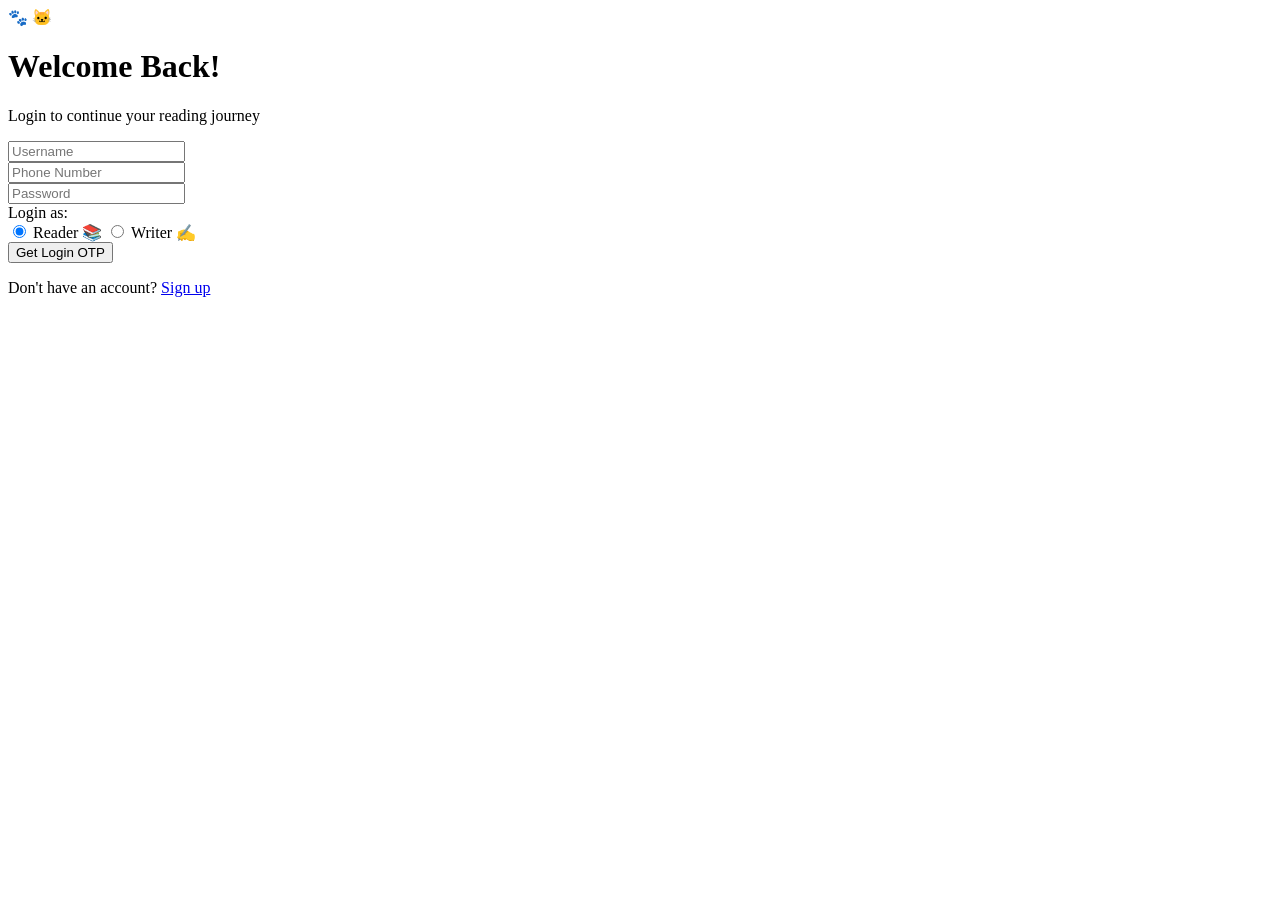
==== login.html @ 8f56935c "Add files via upload" ====
<!DOCTYPE html>
<html lang="en">
<head>
    <meta charset="UTF-8">
    <meta name="viewport" content="width=device-width, initial-scale=1.0">
    <title>Meow Reads - Login</title>
    
    <link rel="preconnect" href="https://fonts.googleapis.com">
    <link rel="preconnect" href="https://fonts.gstatic.com" crossorigin>
    <link href="https://fonts.googleapis.com/css2?family=Comfortaa:wght@600;700&family=Poppins:wght@400;500;600;700&display=swap" rel="stylesheet">
    
    <link rel="stylesheet" href="css/styles.css">
</head>
<body>

    <main class="welcome-container">
        <div class="welcome-cat">🐾 🐱</div>
        <h1 class="welcome-title">Welcome Back!</h1>
        <p class="welcome-subtitle">Login to continue your reading journey</p>

        <form id="loginForm" class="auth-form">
            <div class="form-group">
                <input type="text" id="loginUsername" placeholder="Username" required>
            </div>

            <div class="form-group">
                <input type="tel" id="loginPhone" placeholder="Phone Number" required>
            </div>

            <div class="form-group">
                <input type="password" id="loginPassword" placeholder="Password" required>
            </div>

            <!-- Role Preference -->
            <div class="role-selector">
                <label class="role-label">Login as:</label>
                <div class="role-options">
                    <label class="role-chip">
                        <input type="radio" name="loginRole" value="user" checked>
                        <span>Reader 📚</span>
                    </label>
                    <label class="role-chip">
                        <input type="radio" name="loginRole" value="writer">
                        <span>Writer ✍️</span>
                    </label>
                </div>
            </div>

            <button type="submit" class="btn primary-btn mt-16">Get Login OTP</button>
        </form>

        <p class="auth-switch">Don't have an account? <a href="register.html">Sign up</a></p>
    </main>

    <script src="js/login.js"></script>
</body>
</html>
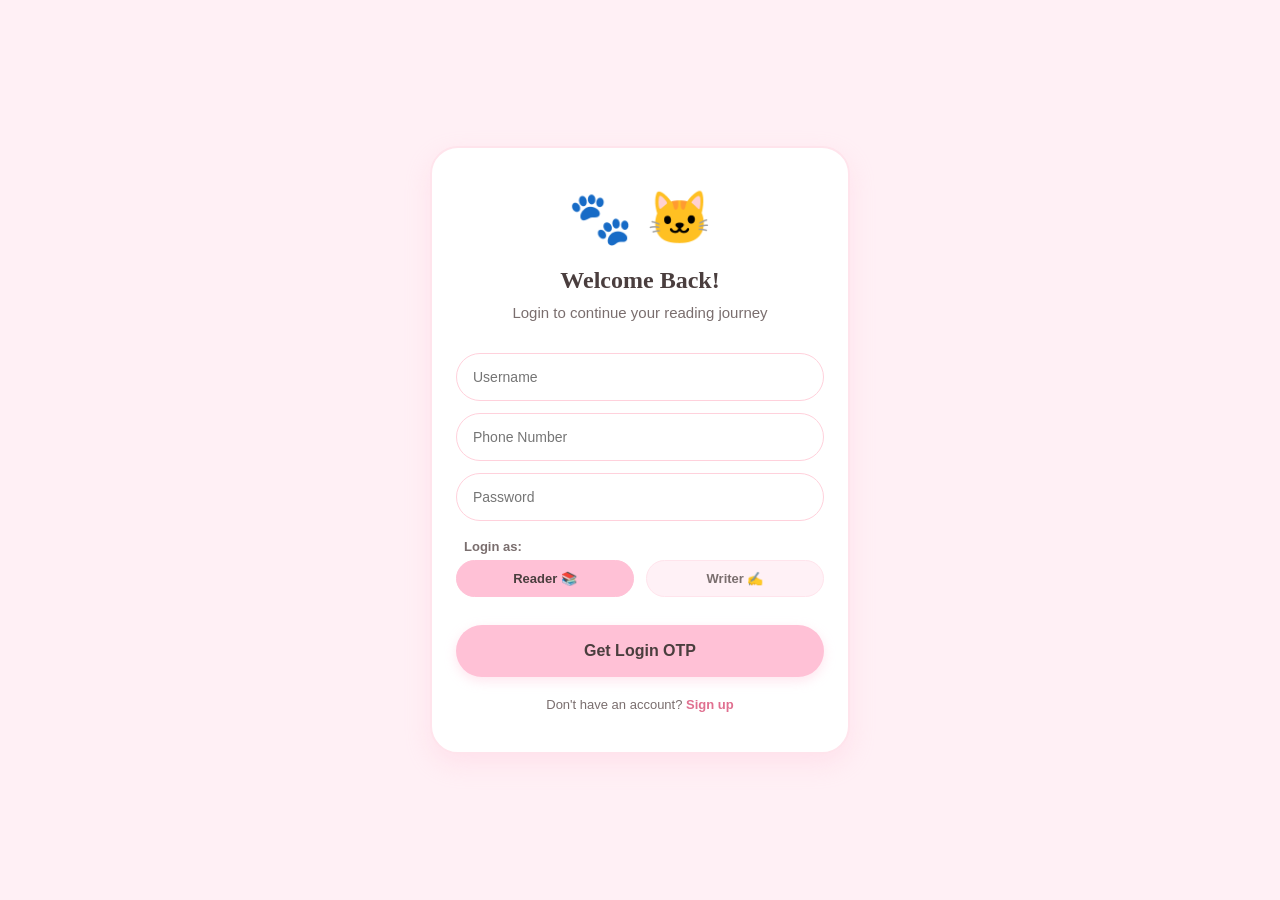
==== commit d34a2750: "Add files via upload" ====
--- a/login.html
+++ b/login.html
@@ -9,9 +9,9 @@
     <link rel="preconnect" href="https://fonts.gstatic.com" crossorigin>
     <link href="https://fonts.googleapis.com/css2?family=Comfortaa:wght@600;700&family=Poppins:wght@400;500;600;700&display=swap" rel="stylesheet">
     
-    <link rel="stylesheet" href="css/styles.css">
+    <link rel="stylesheet" href="styles.css">
 </head>
-<body>
+<body class="welcome-body">
 
     <main class="welcome-container">
         <div class="welcome-cat">🐾 🐱</div>
@@ -51,7 +51,45 @@
 
         <p class="auth-switch">Don't have an account? <a href="register.html">Sign up</a></p>
     </main>
+    <script>
+        // Step 1: Send OTP request
+async function handleSendOTP() {
+    const phoneInput = document.getElementById('loginPhone').value;
 
-    <script src="js/login.js"></script>
+    const response = await fetch('/api/send-otp', {
+        method: 'POST',
+        headers: { 'Content-Type': 'application/json' },
+        body: JSON.stringify({ phone_number: phoneInput })
+    });
+
+    const result = await response.json();
+    if (response.ok) {
+        alert(`OTP sent! Debug Code: ${result.debug_otp}`);
+    } else {
+        alert(result.error || 'Failed to send OTP');
+    }
+}
+
+// Step 2: Verify entered OTP
+async function handleVerifyOTP() {
+    const phoneInput = document.getElementById('loginPhone').value;
+    const otpInput = document.getElementById('otp-input') ? document.getElementById('otp-input').value : '';
+
+    const response = await fetch('/api/verify-otp', {
+        method: 'POST',
+        headers: { 'Content-Type': 'application/json' },
+        body: JSON.stringify({ phone_number: phoneInput, otp: otpInput })
+    });
+
+    const result = await response.json();
+    if (result.success) {
+        alert('OTP Verified! Logging in...');
+        // Proceed to redirect or show dashboard
+    } else {
+        alert('Invalid OTP code. Try again.');
+    }
+}
+    </script>
+    <script src="login.js"></script>
 </body>
 </html>
--- a/styles.css
+++ b/styles.css
@@ -0,0 +1,686 @@
+/* Color Palette: #FFC1D6, #FFE4EC, #FFF1F6, #FFF6E5, #7A6E6E */
+:root {
+    --primary-pink: #FFC1D6;
+    --secondary-pink: #FFE4EC;
+    --bg-cream: #FFF1F6;
+    --card-beige: #FFF6E5;
+    --text-charcoal: #7A6E6E;
+    --text-dark: #4A3E3E;
+    --white: #FFFFFF;
+}
+
+* {
+    box-sizing: border-box;
+    margin: 0;
+    padding: 0;
+    font-family: 'Poppins', sans-serif;
+}
+
+body {
+    background-color: var(--bg-cream);
+    color: var(--text-charcoal);
+    display: flex;
+    justify-content: center;
+    align-items: center;
+    min-height: 100vh;
+    padding: 20px;
+}
+
+/* Landing Container */
+.welcome-container {
+    background: var(--white);
+    border-radius: 28px;
+    padding: 40px 24px;
+    width: 100%;
+    max-width: 420px;
+    text-align: center;
+    box-shadow: 0 10px 25px rgba(255, 193, 214, 0.3);
+    border: 2px solid var(--secondary-pink);
+}
+
+.welcome-cat {
+    font-size: 52px;
+    margin-bottom: 16px;
+}
+
+.welcome-title {
+    font-family: 'Comfortaa', cursive;
+    font-size: 24px;
+    color: var(--text-dark);
+    font-weight: 700;
+    margin-bottom: 8px;
+    line-height: 1.3;
+}
+
+.welcome-subtitle {
+    font-size: 15px;
+    color: var(--text-charcoal);
+    margin-bottom: 32px;
+}
+
+/* Button Group */
+.button-group {
+    display: flex;
+    flex-direction: column;
+    gap: 16px;
+}
+
+.btn {
+    width: 100%;
+    height: 52px;
+    border-radius: 26px;
+    font-size: 16px;
+    font-weight: 600;
+    cursor: pointer;
+    transition: all 0.2s ease-in-out;
+}
+
+.primary-btn {
+    background-color: var(--primary-pink);
+    color: var(--text-dark);
+    border: none;
+    box-shadow: 0 4px 12px rgba(255, 193, 214, 0.4);
+}
+
+.primary-btn:hover {
+    background-color: #ffadb;
+    transform: translateY(-2px);
+}
+
+.outlined-btn {
+    background-color: transparent;
+    color: var(--text-dark);
+    border: 2px solid var(--primary-pink);
+}
+
+.outlined-btn:hover {
+    background-color: var(--secondary-pink);
+    transform: translateY(-2px);
+}
+
+/* Auth Forms & Inputs */
+.auth-form {
+    display: flex;
+    flex-direction: column;
+    gap: 12px;
+    margin-bottom: 20px;
+}
+
+.form-group input {
+    width: 100%;
+    height: 48px;
+    padding: 0 16px;
+    border-radius: 24px;
+    border: 1.5px solid var(--secondary-pink);
+    background-color: var(--bg-cream);
+    font-size: 14px;
+    color: var(--text-dark);
+    outline: none;
+    transition: all 0.2s ease;
+}
+
+.form-group input:focus {
+    border-color: var(--primary-pink);
+    background-color: var(--white);
+    box-shadow: 0 0 8px rgba(255, 193, 214, 0.5);
+}
+
+/* Role Selector Chips */
+.role-selector {
+    margin-top: 6px;
+    text-align: left;
+}
+
+.role-label {
+    font-size: 13px;
+    font-weight: 600;
+    color: var(--text-charcoal);
+    display: block;
+    margin-bottom: 6px;
+    padding-left: 8px;
+}
+
+.role-options {
+    display: flex;
+    gap: 12px;
+}
+
+.role-chip {
+    flex: 1;
+    cursor: pointer;
+}
+
+.role-chip input {
+    display: none;
+}
+
+.role-chip span {
+    display: block;
+    padding: 10px;
+    text-align: center;
+    border-radius: 20px;
+    background-color: var(--bg-cream);
+    border: 1.5px solid var(--secondary-pink);
+    font-size: 13px;
+    font-weight: 600;
+    color: var(--text-charcoal);
+    transition: all 0.2s ease;
+}
+
+.role-chip input:checked + span {
+    background-color: var(--primary-pink);
+    border-color: var(--primary-pink);
+    color: var(--text-dark);
+}
+
+/* OTP Digits Row */
+.otp-inputs {
+    display: flex;
+    justify-content: center;
+    gap: 10px;
+    margin: 12px 0;
+}
+
+.otp-digit {
+    width: 50px;
+    height: 54px;
+    text-align: center;
+    font-size: 22px;
+    font-weight: 700;
+    border-radius: 16px;
+    border: 2px solid var(--secondary-pink);
+    background-color: var(--bg-cream);
+    color: var(--text-dark);
+}
+
+.otp-digit:focus {
+    border-color: var(--primary-pink);
+    background-color: var(--white);
+    outline: none;
+}
+
+.mt-16 { margin-top: 16px; }
+
+.auth-switch {
+    font-size: 13px;
+    color: var(--text-charcoal);
+}
+
+.auth-switch a {
+    color: #e07090;
+    font-weight: 600;
+    text-decoration: none;
+}
+
+/* Dashboard Layout & Header */
+.dashboard-body {
+    background-color: var(--bg-cream);
+    padding-bottom: 80px;
+}
+
+.app-header {
+    position: fixed;
+    top: 0;
+    left: 0;
+    right: 0;
+    height: 60px;
+    background: var(--white);
+    display: flex;
+    justify-content: space-between;
+    align-items: center;
+    padding: 0 16px;
+    box-shadow: 0 2px 10px rgba(0, 0, 0, 0.05);
+    z-index: 100;
+}
+
+.header-brand {
+    display: flex;
+    align-items: center;
+    gap: 8px;
+    font-family: 'Comfortaa', cursive;
+}
+
+.icon-btn {
+    background: none;
+    border: none;
+    font-size: 20px;
+    cursor: pointer;
+    padding: 6px;
+}
+
+.dashboard-content {
+    margin-top: 70px;
+    padding: 16px;
+    max-width: 600px;
+    margin-left: auto;
+    margin-right: auto;
+}
+
+.dash-section {
+    display: none;
+}
+
+.dash-section.active {
+    display: block;
+}
+
+/* Hero Banner & Grids */
+.hero-banner {
+    background: linear-gradient(135deg, var(--primary-pink), var(--secondary-pink));
+    border-radius: 20px;
+    padding: 20px;
+    margin-bottom: 20px;
+    color: var(--text-dark);
+}
+
+/* --- COMPACT BOOK CARDS & RESPONSIVE IMAGES --- */
+.book-grid {
+    display: grid;
+    grid-template-columns: repeat(auto-fill, minmax(110px, 1fr));
+    gap: 12px;
+}
+
+.book-card {
+    background: var(--white);
+    border-radius: 14px;
+    padding: 8px;
+    box-shadow: 0 4px 10px rgba(0, 0, 0, 0.04);
+    cursor: pointer;
+    transition: transform 0.2s ease;
+}
+
+.book-card:hover {
+    transform: translateY(-3px);
+}
+
+/* Restrain all book cover image sizes */
+.book-cover, 
+.thumb-img {
+    width: 100%;
+    height: 130px;
+    object-fit: cover;
+    border-radius: 8px;
+    display: block;
+}
+
+.book-info h5 {
+    font-size: 13px;
+    font-weight: 600;
+    margin: 6px 0 2px;
+    white-space: nowrap;
+    overflow: hidden;
+    text-overflow: ellipsis;
+}
+
+.book-info p {
+    font-size: 11px;
+    color: var(--text-charcoal);
+}
+
+.book-price-tag {
+    font-size: 11px;
+    color: #e07090;
+    font-weight: 700;
+    margin-top: 4px;
+}
+
+/* Horizontal Scroll Bar for Top 10 Books */
+.horizontal-scroll {
+    display: flex;
+    overflow-x: auto;
+    gap: 12px;
+    padding-bottom: 8px;
+    grid-template-columns: none;
+}
+
+.mini-card {
+    min-width: 100px;
+    max-width: 100px;
+}
+
+.mini-card img {
+    height: 120px;
+}
+
+/* Library List Item Restraints */
+.vertical-list .list-item-card {
+    display: flex;
+    align-items: center;
+    gap: 12px;
+    background: var(--white);
+    padding: 10px;
+    border-radius: 14px;
+    margin-bottom: 10px;
+}
+
+.vertical-list .thumb-img {
+    width: 55px;
+    height: 75px;
+}
+
+/* --- INTERACTIVE AMBIENCE LOUNGE STYLES --- */
+.ambience-stage {
+    position: relative;
+    width: 100%;
+    height: 220px;
+    border-radius: 18px;
+    overflow: hidden;
+    display: flex;
+    flex-direction: column;
+    justify-content: flex-end;
+    padding: 16px;
+    color: #ffffff;
+    box-shadow: inset 0 -60px 50px rgba(0, 0, 0, 0.6);
+    transition: background 0.5s ease-in-out;
+    background-size: cover;
+    background-position: center;
+}
+
+/* Dynamic Interactive Scene Backgrounds */
+.scene-cafe {
+    background-image: linear-gradient(rgba(0,0,0,0.2), rgba(0,0,0,0.5)), url('https://images.unsplash.com/photo-1501339847302-ac426a4a7cbb?auto=format&fit=crop&w=800&q=80');
+}
+
+.scene-rain {
+    background-image: linear-gradient(rgba(0,0,0,0.2), rgba(0,0,0,0.5)), url('https://images.unsplash.com/photo-1519692933481-e162a57d6721?auto=format&fit=crop&w=800&q=80');
+}
+
+.scene-library {
+    background-image: linear-gradient(rgba(0,0,0,0.2), rgba(0,0,0,0.5)), url('https://images.unsplash.com/photo-1521587760476-6c12a4b040da?auto=format&fit=crop&w=800&q=80');
+}
+
+.scene-car {
+    background-image: linear-gradient(rgba(0,0,0,0.2), rgba(0,0,0,0.5)), url('https://images.unsplash.com/photo-1509316975850-ff9c5deb0cd9?auto=format&fit=crop&w=800&q=80');
+}
+
+.scene-terrace {
+    background-image: linear-gradient(rgba(0,0,0,0.2), rgba(0,0,0,0.5)), url('https://images.unsplash.com/photo-1532980400857-e8d9d275d858?auto=format&fit=crop&w=800&q=80');
+}
+
+.stage-cat-mascot {
+    font-size: 42px;
+    animation: catFloat 3s ease-in-out infinite alternate;
+}
+
+@keyframes catFloat {
+    0% { transform: translateY(0px); }
+    100% { transform: translateY(-8px); }
+}
+
+.audio-track-row {
+    display: flex;
+    justify-content: space-between;
+    align-items: center;
+    padding: 10px 0;
+    border-bottom: 1px solid var(--secondary-pink);
+}
+
+.audio-btn {
+    min-width: 90px;
+    height: 36px;
+    font-size: 13px;
+    border-radius: 18px;
+}
+
+/* --- FIX BODY OVERRIDE FOR DASHBOARD PAGES --- */
+body.dashboard-body {
+    display: block !important;
+    min-height: auto !important;
+    padding: 0 !important;
+    padding-bottom: 80px !important;
+}
+
+/* --- FIXED DOCKED BOTTOM NAVIGATION BAR --- */
+.bottom-nav {
+    position: fixed !important;
+    bottom: 0 !important;
+    left: 0 !important;
+    right: 0 !important;
+    height: 65px;
+    background: var(--white);
+    display: flex !important;
+    justify-content: space-around;
+    align-items: center;
+    border-top: 1px solid var(--secondary-pink);
+    box-shadow: 0 -2px 12px rgba(0, 0, 0, 0.08);
+    z-index: 10000;
+    width: 100%;
+}
+
+.bottom-nav .nav-item {
+    background: transparent !important;
+    border: none !important;
+    display: flex;
+    flex-direction: column;
+    align-items: center;
+    justify-content: center;
+    color: var(--text-charcoal);
+    cursor: pointer;
+    flex: 1;
+    height: 100%;
+    font-size: 11px;
+}
+
+.bottom-nav .nav-item.active {
+    color: #e07090;
+    font-weight: 700;
+}
+
+.nav-icon {
+    font-size: 20px;
+    margin-bottom: 2px;
+}
+
+/* --- AVATAR SIZE RESTRAINTS --- */
+.pfp-large {
+    width: 90px !important;
+    height: 90px !important;
+    max-width: 90px !important;
+    max-height: 90px !important;
+    border-radius: 50%;
+    object-fit: cover;
+    border: 3px solid var(--primary-pink);
+    display: block;
+    margin: 0 auto 10px;
+}
+
+.avatar-options {
+    display: flex;
+    justify-content: center;
+    gap: 12px;
+    margin-top: 10px;
+}
+
+.avatar-options img {
+    width: 44px !important;
+    height: 44px !important;
+    max-width: 44px !important;
+    max-height: 44px !important;
+    border-radius: 50%;
+    object-fit: cover;
+    cursor: pointer;
+    border: 2px solid transparent;
+}
+
+.avatar-options img:hover {
+    border-color: #e07090;
+}
+
+/* Settings and About Cards */
+.profile-card, .settings-card, .about-card {
+    background: var(--white);
+    padding: 18px;
+    border-radius: 18px;
+    margin-bottom: 16px;
+    box-shadow: 0 4px 10px rgba(0,0,0,0.03);
+    border: 1px solid var(--secondary-pink);
+}
+
+/* ==========================================================================
+   DYNAMIC THEMES SYSTEM (LIGHT & DARK MODES)
+   ========================================================================== */
+
+/* 1. LIGHT MODES */
+:root, [data-theme="cozy-pink"] {
+    --bg-primary: #fff0f5;
+    --card-bg: #ffffff;
+    --text-primary: #4a3e3d;
+    --primary-color: #ffb6c1;
+    --primary-hover: #ffa0b0;
+    --border-color: #ffd1dc;
+    --accent-color: #e07090;
+    --input-bg: #ffffff;
+}
+
+[data-theme="butter-yellow"] {
+    --bg-primary: #fffdf0;
+    --card-bg: #ffffff;
+    --text-primary: #4a442d;
+    --primary-color: #ffe885;
+    --primary-hover: #ffd84d;
+    --border-color: #fceea7;
+    --accent-color: #d4a017;
+    --input-bg: #ffffff;
+}
+
+[data-theme="sage-green"] {
+    --bg-primary: #f2f7f4;
+    --card-bg: #ffffff;
+    --text-primary: #2d3b32;
+    --primary-color: #b5d5c5;
+    --primary-hover: #9ec5b1;
+    --border-color: #d0e3d8;
+    --accent-color: #528265;
+    --input-bg: #ffffff;
+}
+
+[data-theme="baby-blue"] {
+    --bg-primary: #f0f7ff;
+    --card-bg: #ffffff;
+    --text-primary: #2d384a;
+    --primary-color: #b3d9ff;
+    --primary-hover: #99cbff;
+    --border-color: #d1e7ff;
+    --accent-color: #3b82f6;
+    --input-bg: #ffffff;
+}
+
+/* 2. DARK MODES */
+[data-theme="dark-forest"] {
+    --bg-primary: #121c16;
+    --card-bg: #1c2b22;
+    --text-primary: #e2ede7;
+    --primary-color: #2d5a3f;
+    --primary-hover: #3a7251;
+    --border-color: #2a4032;
+    --accent-color: #52b788;
+    --input-bg: #14211a;
+}
+
+[data-theme="cherry-red"] {
+    --bg-primary: #1c0d11;
+    --card-bg: #2b141a;
+    --text-primary: #fce8ec;
+    --primary-color: #8b1e3f;
+    --primary-hover: #a3264c;
+    --border-color: #4a1926;
+    --accent-color: #ff4d6d;
+    --input-bg: #210d13;
+}
+
+[data-theme="midnight-blue"] {
+    --bg-primary: #0b1326;
+    --card-bg: #13203e;
+    --text-primary: #e1e9f8;
+    --primary-color: #1e3a8a;
+    --primary-hover: #2563eb;
+    --border-color: #1e293b;
+    --accent-color: #60a5fa;
+    --input-bg: #0d172e;
+}
+
+/* Base Body Dynamic Theme Application */
+body {
+    background-color: var(--bg-primary) !important;
+    color: var(--text-primary) !important;
+    transition: background-color 0.3s ease, color 0.3s ease;
+}
+
+.dashboard-content, .profile-card, .settings-card, .about-card, 
+.list-item-card, .ambience-card, .book-card, .noti-card {
+    background-color: var(--card-bg) !important;
+    color: var(--text-primary) !important;
+    border-color: var(--border-color) !important;
+}
+
+.form-control, select, input {
+    background-color: var(--input-bg) !important;
+    color: var(--text-primary) !important;
+    border: 1px solid var(--border-color) !important;
+}
+
+/* ==========================================================================
+   BUTTON FIXES (LIBRARY PILLS & AMBIENCE BUTTONS)
+   ========================================================================== */
+
+/* Library Filter Pills */
+.tab-pills {
+    display: flex;
+    gap: 10px;
+    margin-bottom: 16px;
+}
+
+.tab-pills .pill {
+    padding: 8px 18px;
+    border-radius: 20px;
+    border: 1px solid var(--border-color);
+    background: var(--card-bg);
+    color: var(--text-primary);
+    font-weight: 600;
+    font-size: 13px;
+    cursor: pointer;
+    transition: all 0.2s ease;
+}
+
+.tab-pills .pill.active, .tab-pills .pill:hover {
+    background: var(--primary-color);
+    color: var(--text-primary);
+    border-color: var(--accent-color);
+    box-shadow: 0 2px 8px rgba(0,0,0,0.08);
+}
+
+/* Ambience Audio Rows & Compact Buttons */
+.audio-track-row {
+    display: flex;
+    justify-content: space-between;
+    align-items: center;
+    padding: 12px 14px;
+    margin-bottom: 10px;
+    border-radius: 12px;
+    background: var(--bg-primary);
+    border: 1px solid var(--border-color);
+}
+
+.audio-track-row span {
+    font-weight: 600;
+    font-size: 14px;
+}
+
+.audio-btn {
+    width: 100px !important;
+    min-width: 100px !important;
+    max-width: 100px !important;
+    padding: 6px 12px !important;
+    border-radius: 20px !important;
+    font-size: 13px !important;
+    text-align: center;
+    border: 1px solid var(--accent-color) !important;
+    background: var(--card-bg) !important;
+    color: var(--text-primary) !important;
+    cursor: pointer;
+}
+
+.audio-btn.primary-btn {
+    background: var(--accent-color) !important;
+    color: #ffffff !important;
+}
